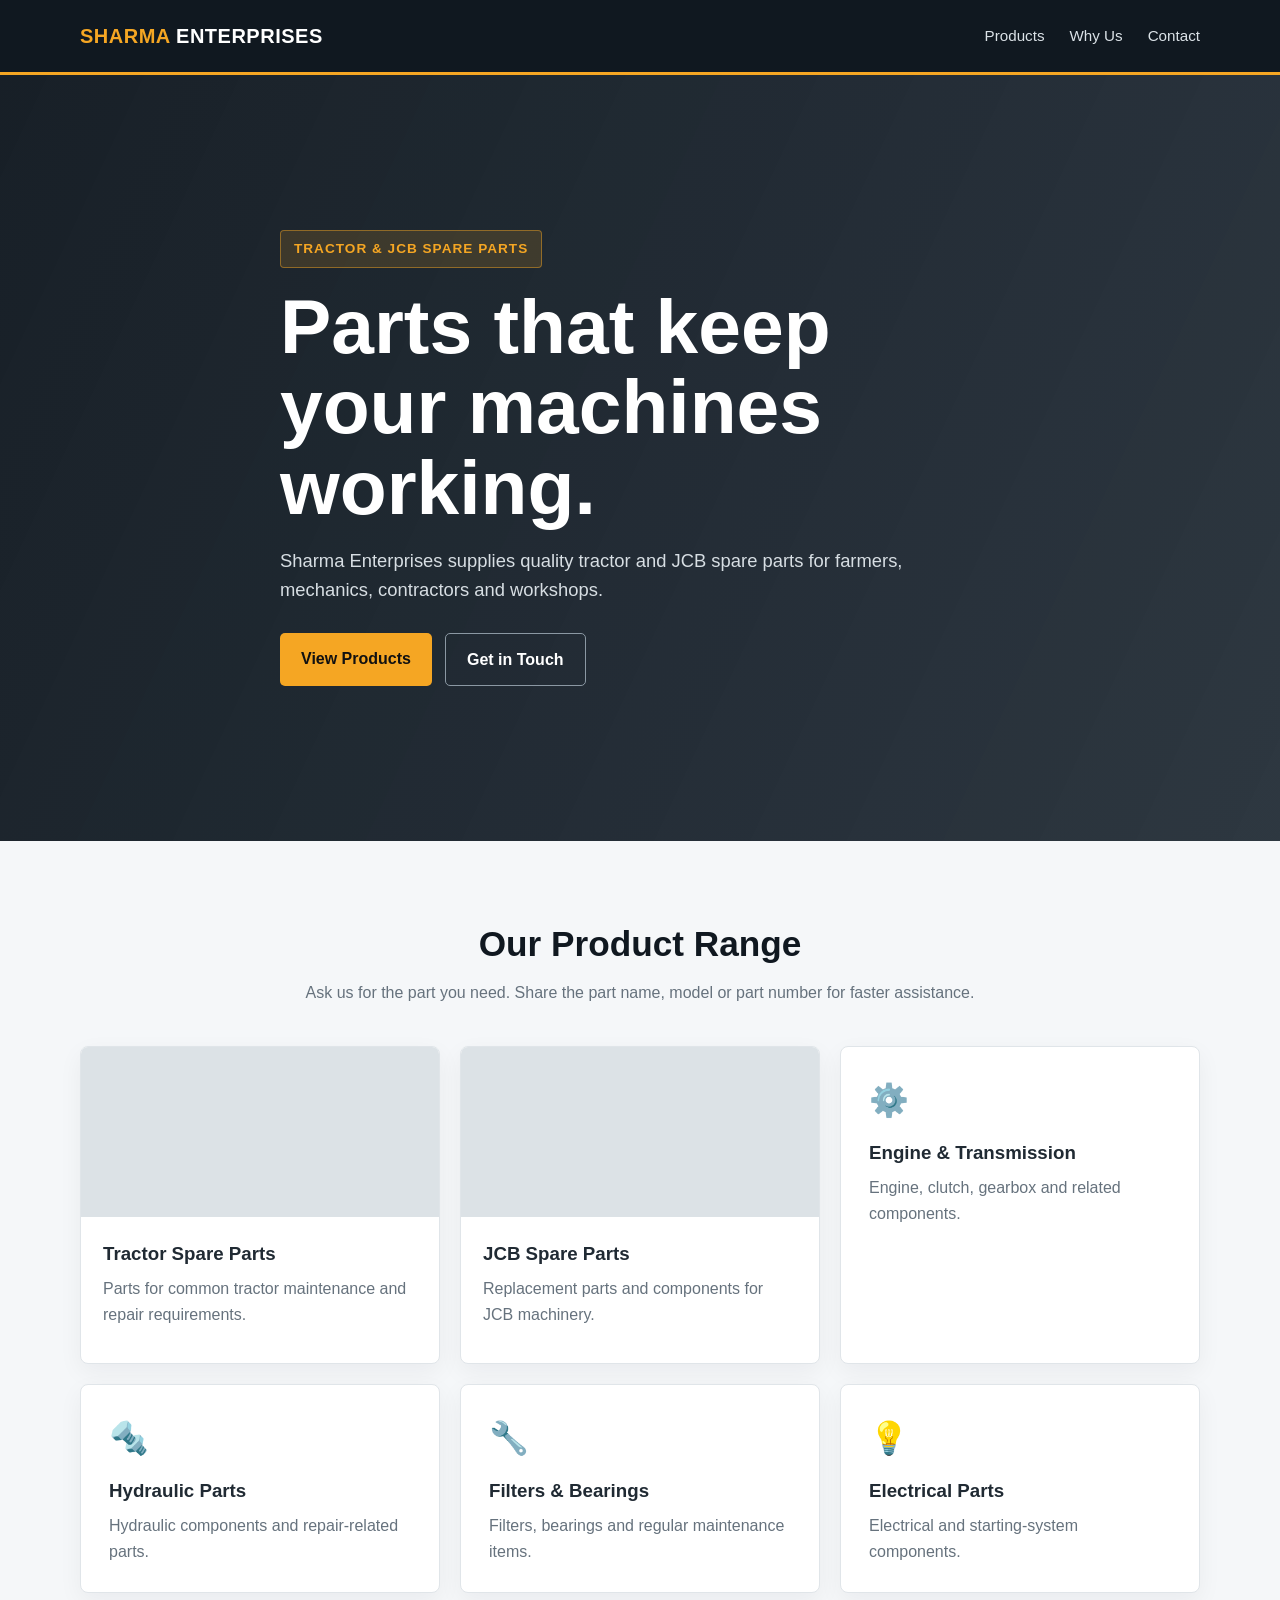
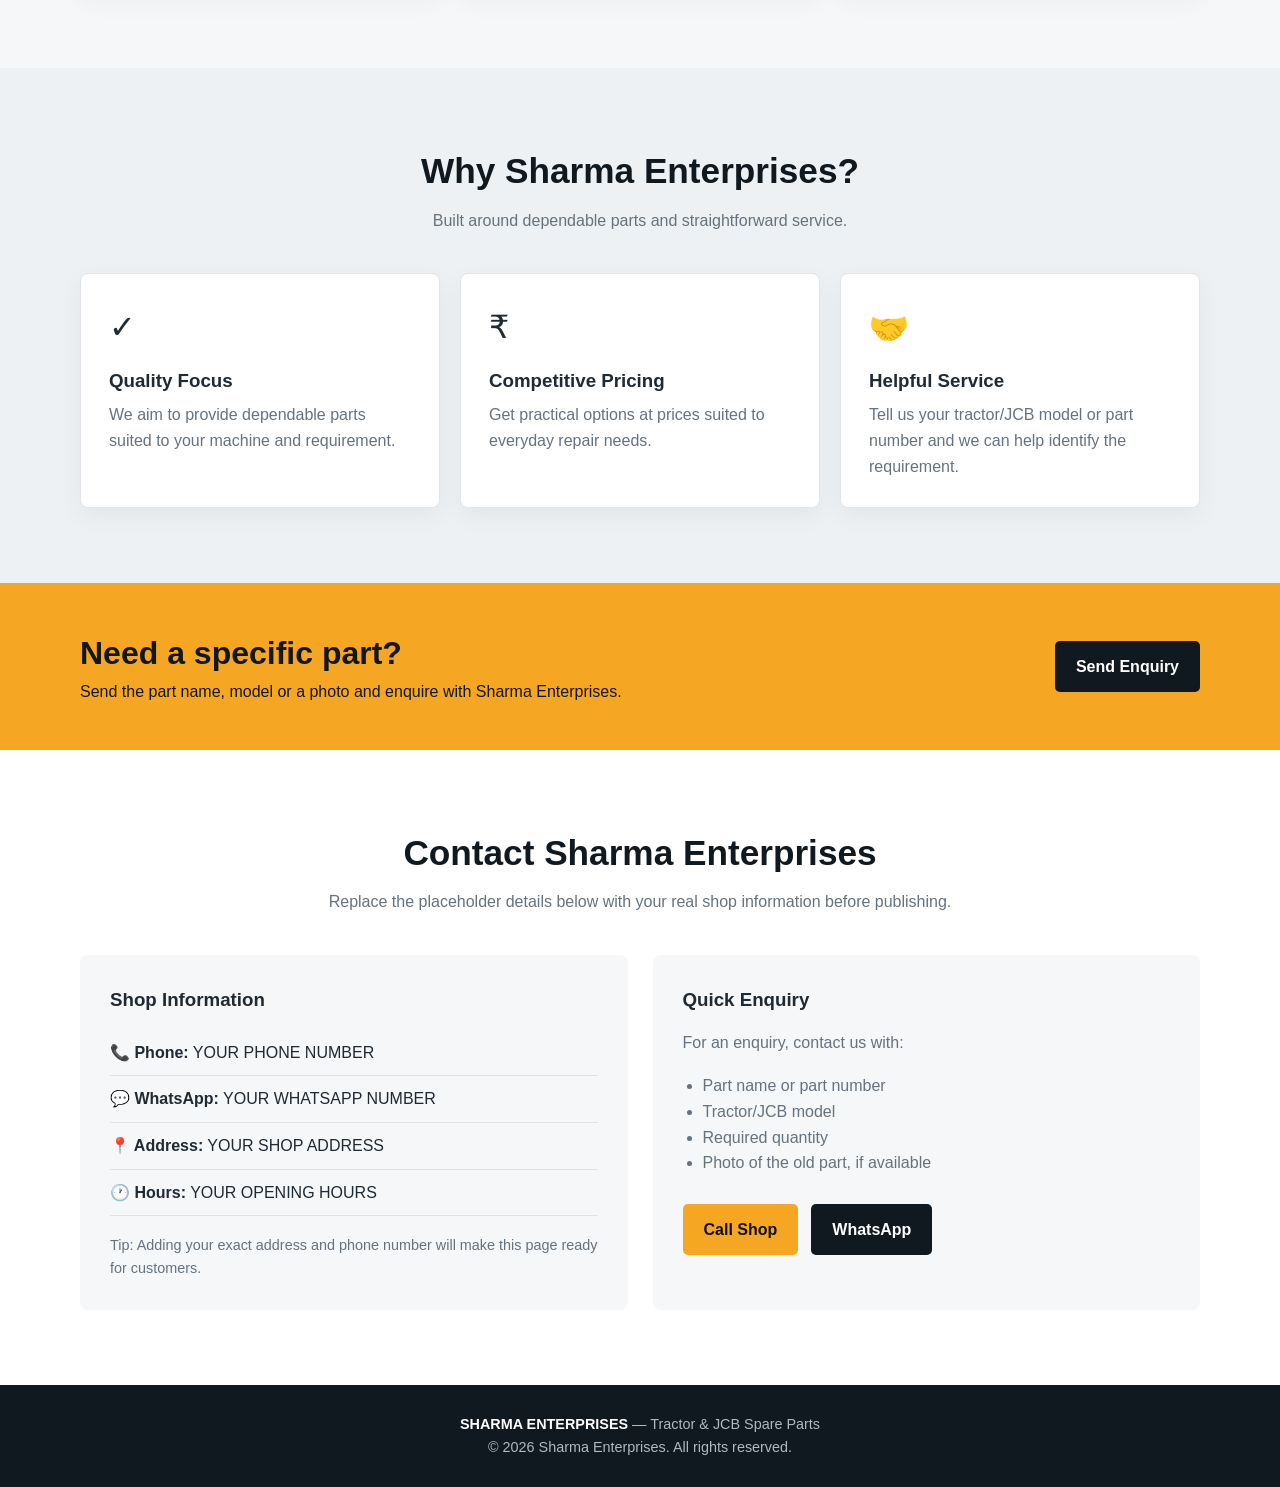
==== index.html @ 55de6542 "contact number - 9460440279" ====
<!DOCTYPE html>
<html lang="en">
<head>
<meta charset="UTF-8">
<meta name="viewport" content="width=device-width, initial-scale=1.0">
<meta name="description" content="Sharma Enterprises - Tractor and JCB spare parts. Quality parts, reliable service and competitive prices.">
<title>Sharma Enterprises | Tractor & JCB Spare Parts</title>
<style>
:root{--dark:#101820;--dark2:#18232d;--orange:#f5a623;--light:#f5f7f9;--text:#202a33;--muted:#66727d;--white:#fff}
*{box-sizing:border-box;margin:0;padding:0}
html{scroll-behavior:smooth}
body{font-family:Arial,Helvetica,sans-serif;color:var(--text);background:var(--light);line-height:1.6}
a{text-decoration:none;color:inherit}
.container{width:min(1120px,92%);margin:auto}
header{background:var(--dark);color:#fff;position:sticky;top:0;z-index:20;border-bottom:3px solid var(--orange)}
.nav{height:72px;display:flex;align-items:center;justify-content:space-between}
.logo{font-size:1.25rem;font-weight:800;letter-spacing:.5px}.logo span{color:var(--orange)}
nav a{margin-left:25px;color:#dbe2e7;font-size:.95rem}nav a:hover{color:var(--orange)}
.hero{background:linear-gradient(115deg,rgba(16,24,32,.97),rgba(24,35,45,.9)),url("https://images.unsplash.com/photo-1581094794329-c8112a89af12?auto=format&fit=crop&w=1800&q=80") center/cover;min-height:590px;display:flex;align-items:center;color:#fff}
.hero-content{max-width:720px;padding:80px 0}.tag{display:inline-block;background:rgba(245,166,35,.15);color:var(--orange);border:1px solid rgba(245,166,35,.45);padding:7px 13px;border-radius:4px;font-weight:700;font-size:.85rem;text-transform:uppercase;letter-spacing:1px}
h1{font-size:clamp(2.4rem,6vw,4.8rem);line-height:1.05;margin:18px 0}.hero p{font-size:1.15rem;color:#d7dee3;max-width:650px}
.buttons{display:flex;gap:13px;flex-wrap:wrap;margin-top:28px}.btn{display:inline-block;padding:13px 21px;border-radius:5px;font-weight:800}.primary{background:var(--orange);color:#111}.secondary{border:1px solid #8b98a3;color:#fff}
section{padding:75px 0}.section-head{text-align:center;max-width:700px;margin:0 auto 40px}.section-head h2{font-size:2.2rem;color:var(--dark)}.section-head p{color:var(--muted);margin-top:8px}
.grid{display:grid;grid-template-columns:repeat(3,1fr);gap:20px}
.card{background:#fff;padding:28px;border:1px solid #e0e5e9;border-radius:8px;box-shadow:0 8px 25px rgba(16,24,32,.05)}.icon{font-size:2rem;margin-bottom:12px}.card h3{margin-bottom:7px}.card p{color:var(--muted)}
.product{padding:0;overflow:hidden}.product .photo{height:170px;background:#dce2e6 center/cover}.product .body{padding:22px}.product .body p{margin-bottom:14px}
.band{background:var(--orange);color:#12171b;padding:45px 0}.band-inner{display:flex;justify-content:space-between;align-items:center;gap:20px}.band h2{font-size:2rem}.dark-btn{background:var(--dark);color:#fff}
.contact{background:#fff}.contact-grid{display:grid;grid-template-columns:1fr 1fr;gap:25px}.contact-box{background:var(--light);padding:30px;border-radius:8px}.contact-box h3{margin-bottom:15px}.contact-row{padding:10px 0;border-bottom:1px solid #dfe4e8}.contact-row:last-child{border:0}.note{margin-top:18px;color:var(--muted);font-size:.9rem}
footer{background:var(--dark);color:#aeb9c1;text-align:center;padding:28px 0;font-size:.9rem}footer strong{color:#fff}
@media(max-width:760px){nav{display:none}.hero{min-height:520px}.grid,.contact-grid{grid-template-columns:1fr}.band-inner{display:block}.band .btn{margin-top:18px}section{padding:55px 0}}
</style>
</head>
<body>
<header>
<div class="container nav">
<a class="logo" href="#"><span>SHARMA</span> ENTERPRISES</a>
<nav><a href="#products">Products</a><a href="#about">Why Us</a><a href="#contact">Contact</a></nav>
</div>
</header>

<main>
<section class="hero">
<div class="container hero-content">
<div class="tag">Tractor & JCB Spare Parts</div>
<h1>Parts that keep your machines working.</h1>
<p>Sharma Enterprises supplies quality tractor and JCB spare parts for farmers, mechanics, contractors and workshops.</p>
<div class="buttons">
<a class="btn primary" href="#products">View Products</a>
<a class="btn secondary" href="#contact">Get in Touch</a>
</div>
</div>
</section>

<section id="products">
<div class="container">
<div class="section-head"><h2>Our Product Range</h2><p>Ask us for the part you need. Share the part name, model or part number for faster assistance.</p></div>
<div class="grid">
<div class="card product"><div class="photo" style="background-image:url('https://images.unsplash.com/photo-1581094794329-c8112a89af12?auto=format&fit=crop&w=900&q=80')"></div><div class="body"><h3>Tractor Spare Parts</h3><p>Parts for common tractor maintenance and repair requirements.</p></div></div>
<div class="card product"><div class="photo" style="background-image:url('https://images.unsplash.com/photo-1504307651254-35680f356dfd?auto=format&fit=crop&w=900&q=80')"></div><div class="body"><h3>JCB Spare Parts</h3><p>Replacement parts and components for JCB machinery.</p></div></div>
<div class="card"><div class="icon">⚙️</div><h3>Engine & Transmission</h3><p>Engine, clutch, gearbox and related components.</p></div>
<div class="card"><div class="icon">🔩</div><h3>Hydraulic Parts</h3><p>Hydraulic components and repair-related parts.</p></div>
<div class="card"><div class="icon">🔧</div><h3>Filters & Bearings</h3><p>Filters, bearings and regular maintenance items.</p></div>
<div class="card"><div class="icon">💡</div><h3>Electrical Parts</h3><p>Electrical and starting-system components.</p></div>
</div>
</div>
</section>

<section id="about" style="background:#eef1f3">
<div class="container">
<div class="section-head"><h2>Why Sharma Enterprises?</h2><p>Built around dependable parts and straightforward service.</p></div>
<div class="grid">
<div class="card"><div class="icon">✓</div><h3>Quality Focus</h3><p>We aim to provide dependable parts suited to your machine and requirement.</p></div>
<div class="card"><div class="icon">₹</div><h3>Competitive Pricing</h3><p>Get practical options at prices suited to everyday repair needs.</p></div>
<div class="card"><div class="icon">🤝</div><h3>Helpful Service</h3><p>Tell us your tractor/JCB model or part number and we can help identify the requirement.</p></div>
</div>
</div>
</section>

<div class="band">
<div class="container band-inner">
<div><h2>Need a specific part?</h2><p>Send the part name, model or a photo and enquire with Sharma Enterprises.</p></div>
<a class="btn dark-btn" href="#contact">Send Enquiry</a>
</div>
</div>

<section id="contact" class="contact">
<div class="container">
<div class="section-head"><h2>Contact Sharma Enterprises</h2><p>Replace the placeholder details below with your real shop information before publishing.</p></div>
<div class="contact-grid">
<div class="contact-box">
<h3>Shop Information</h3>
<div class="contact-row"><strong>📞 Phone:</strong> YOUR PHONE NUMBER</div>
<div class="contact-row"><strong>💬 WhatsApp:</strong> YOUR WHATSAPP NUMBER</div>
<div class="contact-row"><strong>📍 Address:</strong> YOUR SHOP ADDRESS</div>
<div class="contact-row"><strong>🕐 Hours:</strong> YOUR OPENING HOURS</div>
<p class="note">Tip: Adding your exact address and phone number will make this page ready for customers.</p>
</div>
<div class="contact-box">
<h3>Quick Enquiry</h3>
<p style="color:#66727d;margin-bottom:18px">For an enquiry, contact us with:</p>
<ul style="padding-left:20px;color:#66727d">
<li>Part name or part number</li>
<li>Tractor/JCB model</li>
<li>Required quantity</li>
<li>Photo of the old part, if available</li>
</ul>
<div class="buttons"><a class="btn primary" href="tel:+910000000000">Call Shop</a><a class="btn dark-btn" href="https://wa.me/910000000000">WhatsApp</a></div>
</div>
</div>
</div>
</section>
</main>

<footer><div class="container"><strong>SHARMA ENTERPRISES</strong> — Tractor & JCB Spare Parts<br>© 2026 Sharma Enterprises. All rights reserved.</div></footer>
</body>
</html>
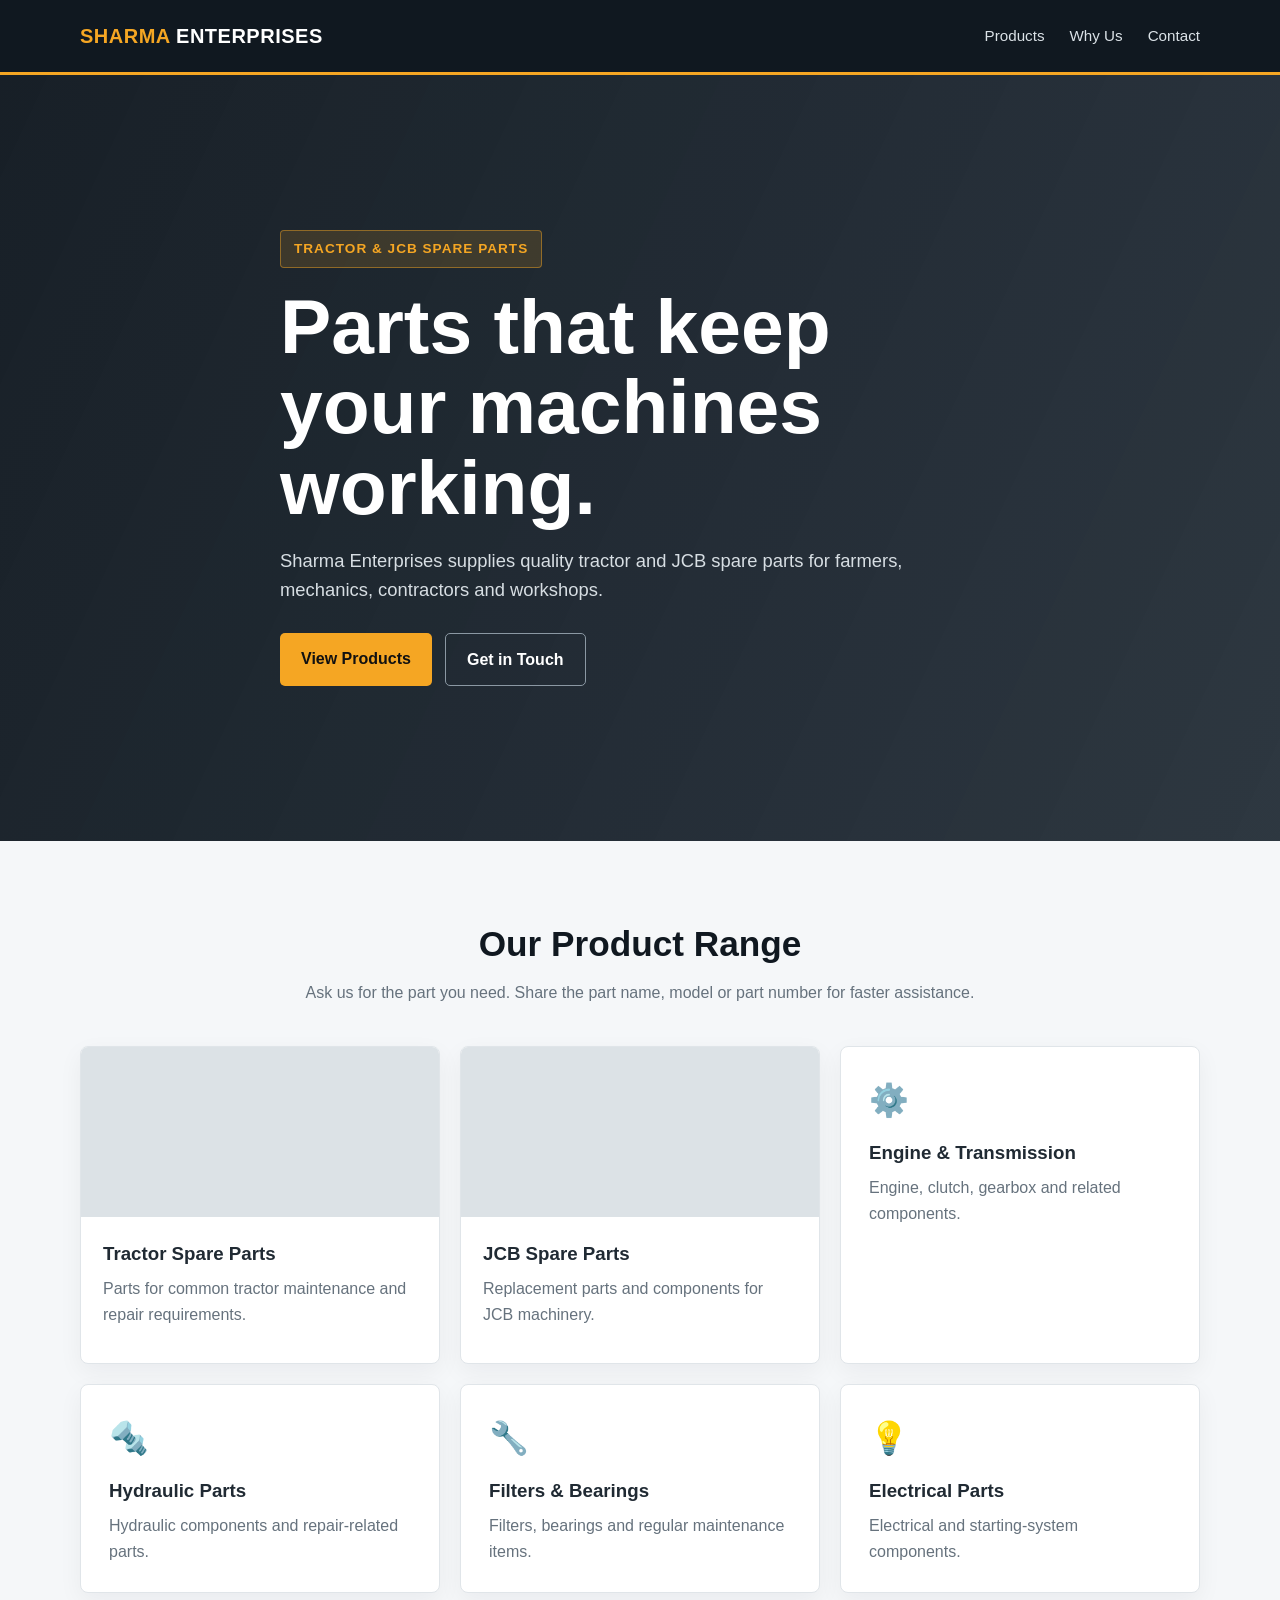
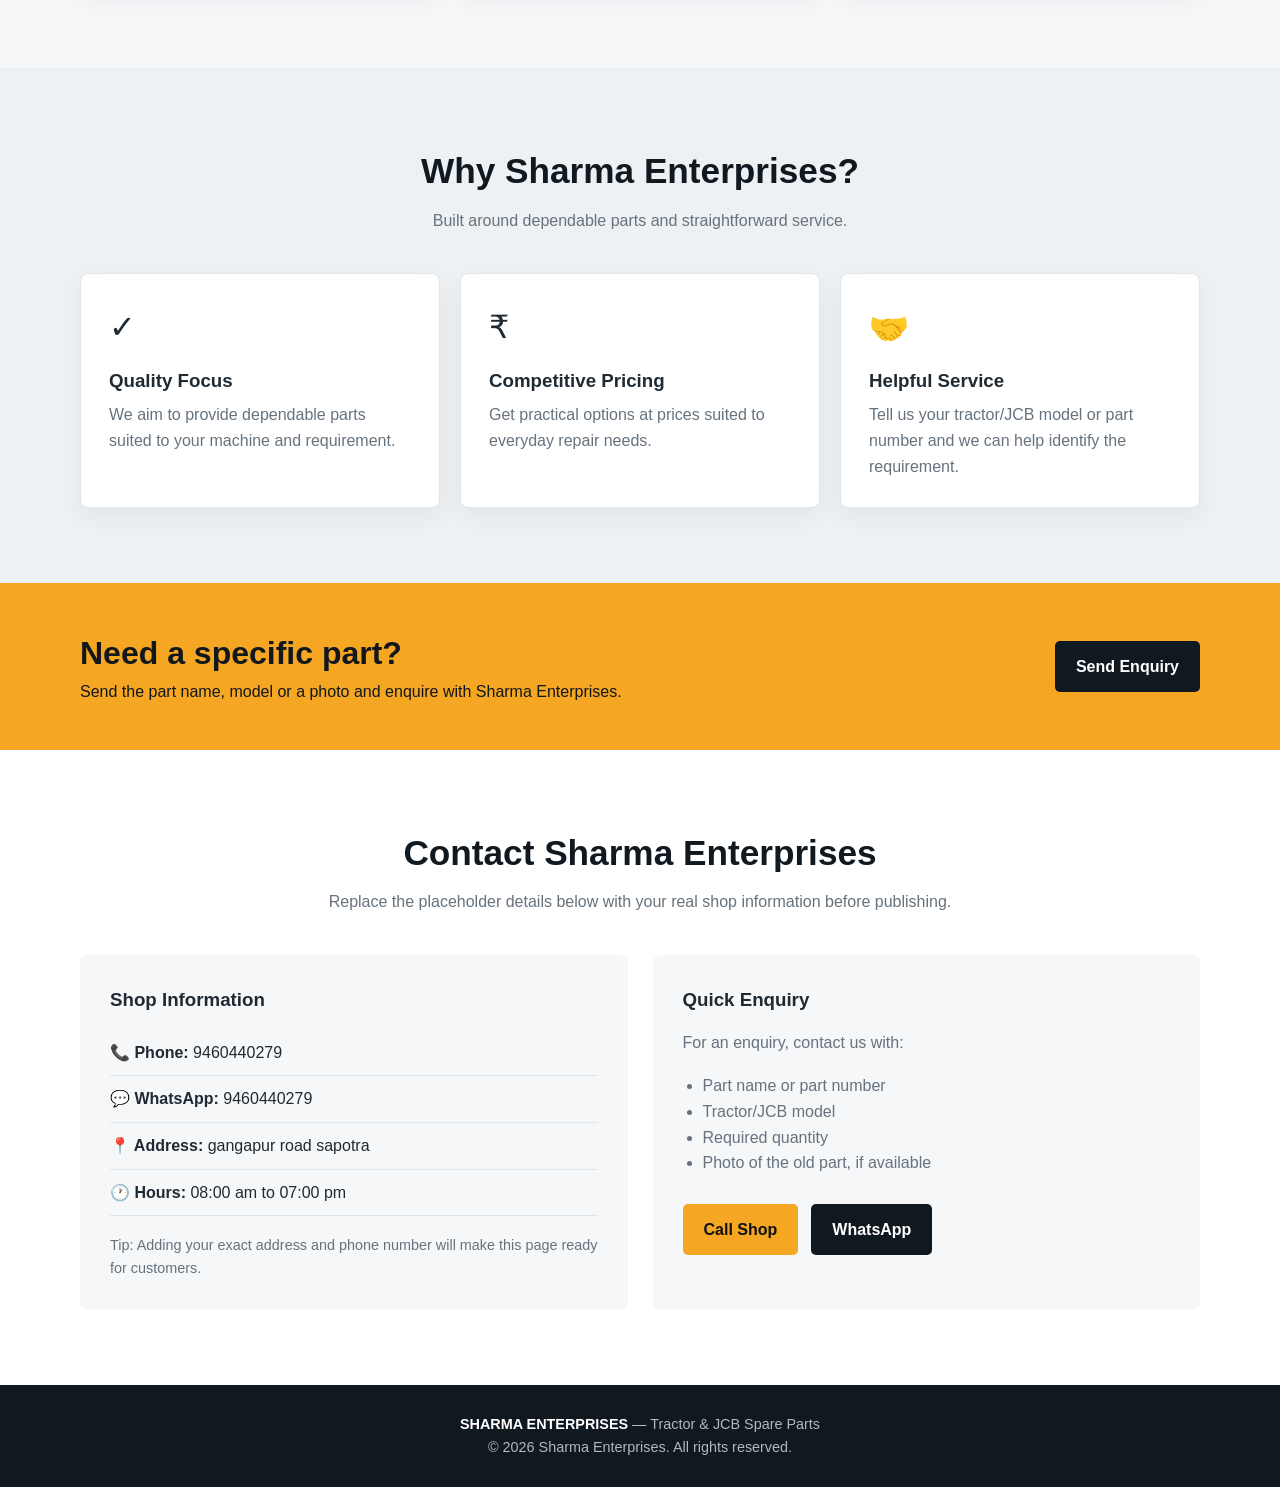
==== commit 13f52750: "Update index.html" ====
--- a/index.html
+++ b/index.html
@@ -89,10 +89,10 @@
 <div class="contact-grid">
 <div class="contact-box">
 <h3>Shop Information</h3>
-<div class="contact-row"><strong>📞 Phone:</strong> YOUR PHONE NUMBER</div>
-<div class="contact-row"><strong>💬 WhatsApp:</strong> YOUR WHATSAPP NUMBER</div>
-<div class="contact-row"><strong>📍 Address:</strong> YOUR SHOP ADDRESS</div>
-<div class="contact-row"><strong>🕐 Hours:</strong> YOUR OPENING HOURS</div>
+<div class="contact-row"><strong>📞 Phone:</strong> 9460440279 </div>
+<div class="contact-row"><strong>💬 WhatsApp:</strong> 9460440279 </div>
+<div class="contact-row"><strong>📍 Address:</strong> gangapur road sapotra </div>
+<div class="contact-row"><strong>🕐 Hours:</strong> 08:00 am to 07:00 pm </div>
 <p class="note">Tip: Adding your exact address and phone number will make this page ready for customers.</p>
 </div>
 <div class="contact-box">
@@ -113,4 +113,4 @@
 
 <footer><div class="container"><strong>SHARMA ENTERPRISES</strong> — Tractor & JCB Spare Parts<br>© 2026 Sharma Enterprises. All rights reserved.</div></footer>
 </body>
-</html>+</html>
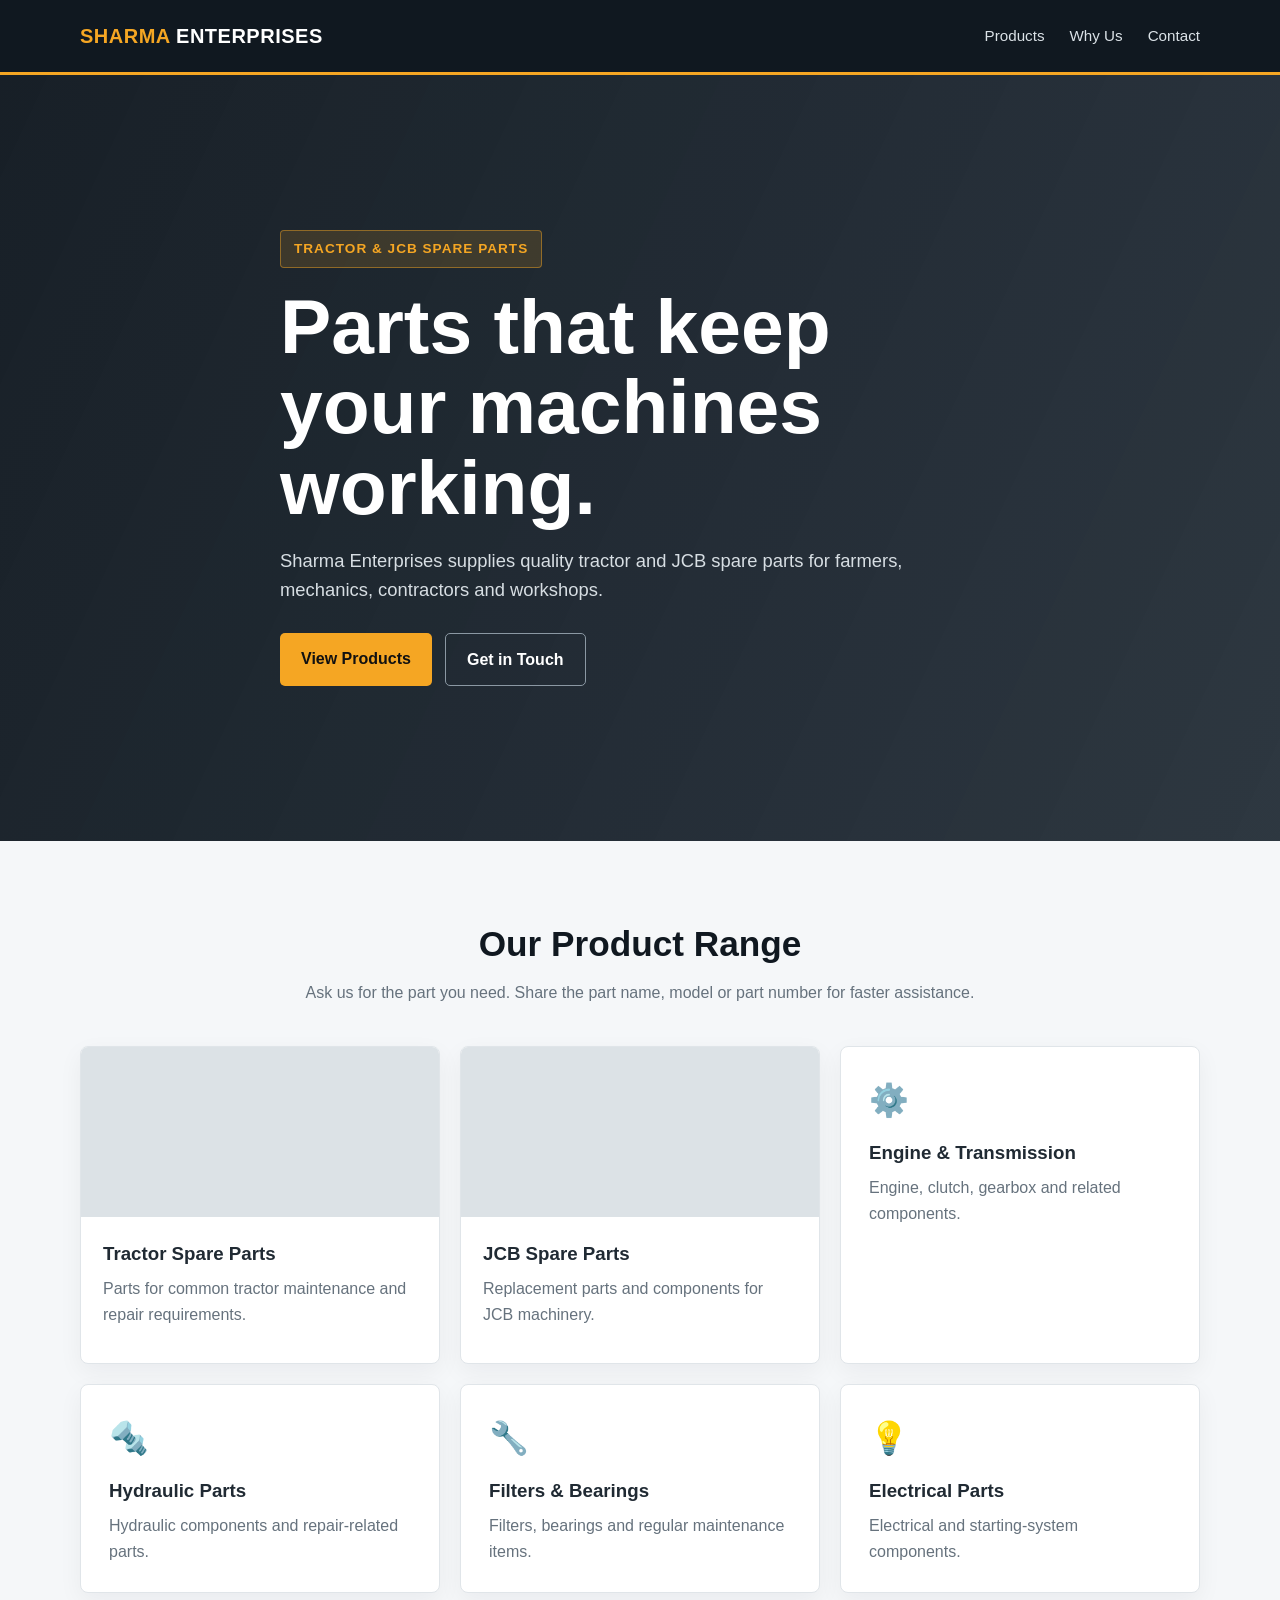
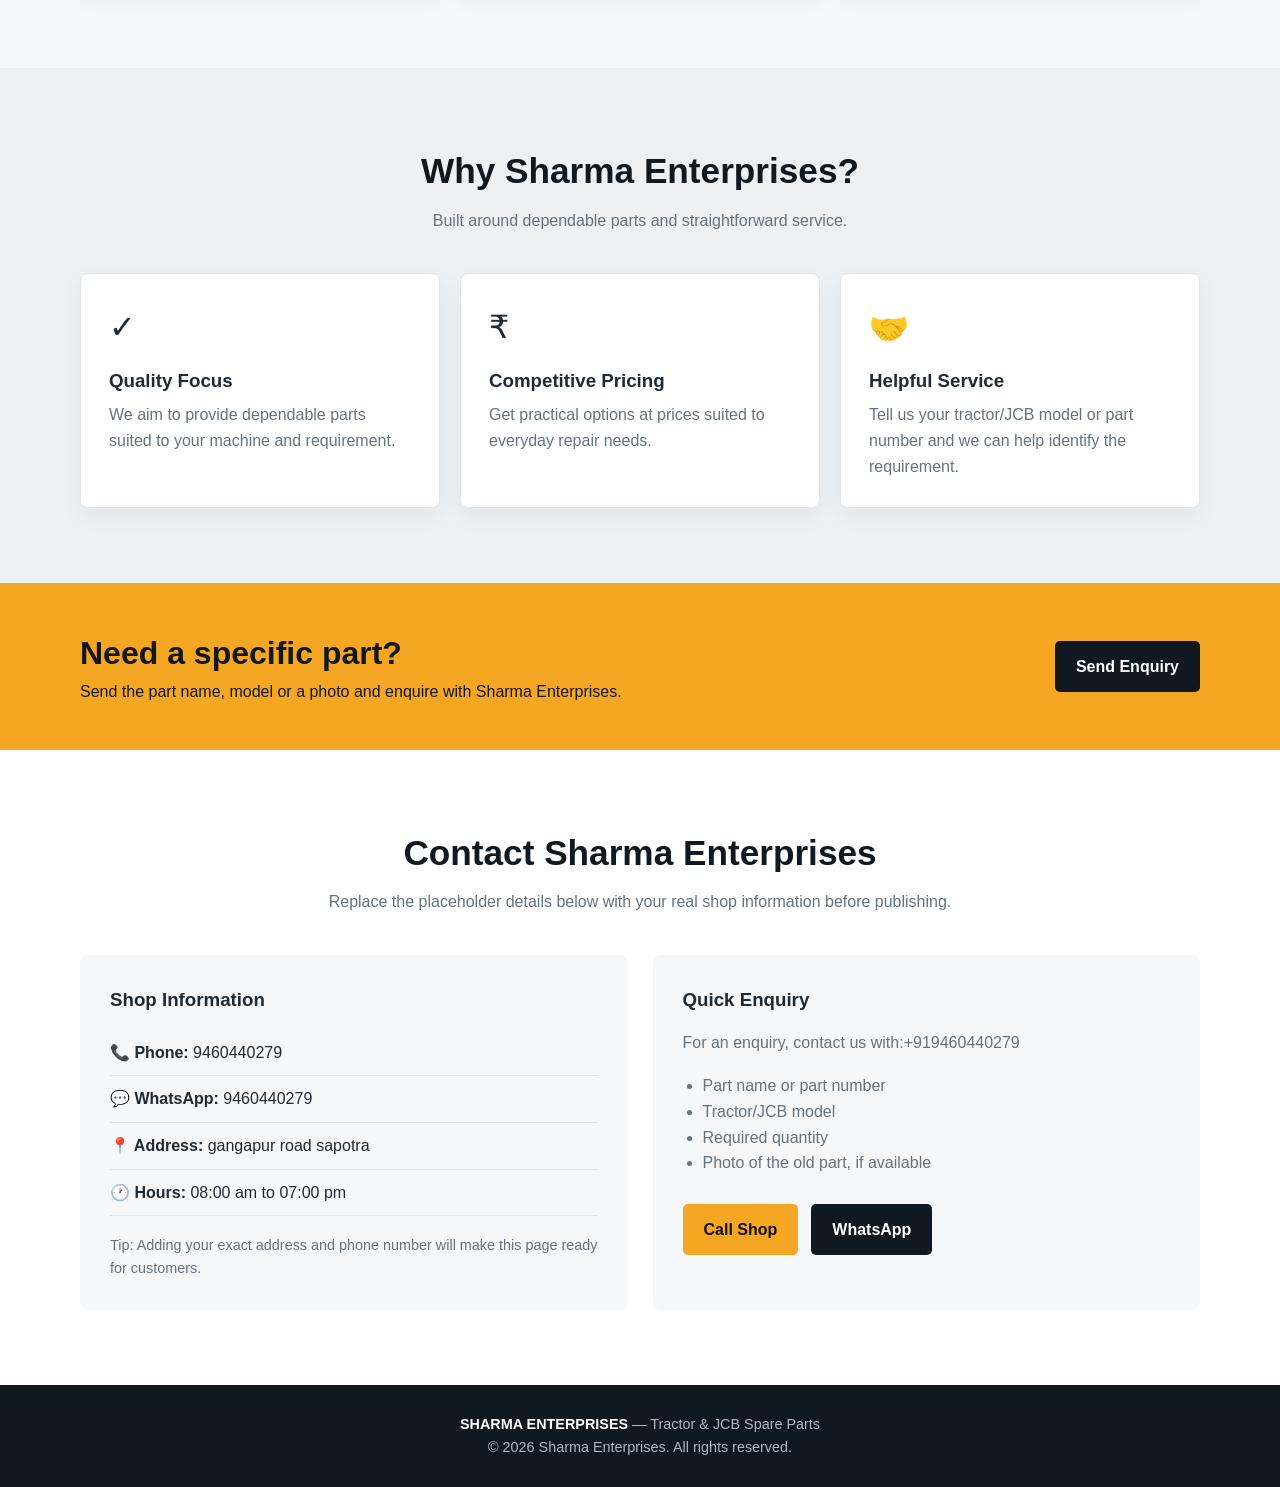
==== commit f0ce9c26: "Update index.html" ====
--- a/index.html
+++ b/index.html
@@ -97,14 +97,14 @@
 </div>
 <div class="contact-box">
 <h3>Quick Enquiry</h3>
-<p style="color:#66727d;margin-bottom:18px">For an enquiry, contact us with:</p>
+<p style="color:#66727d;margin-bottom:18px">For an enquiry, contact us with:+919460440279</p>
 <ul style="padding-left:20px;color:#66727d">
 <li>Part name or part number</li>
 <li>Tractor/JCB model</li>
 <li>Required quantity</li>
 <li>Photo of the old part, if available</li>
 </ul>
-<div class="buttons"><a class="btn primary" href="tel:+910000000000">Call Shop</a><a class="btn dark-btn" href="https://wa.me/910000000000">WhatsApp</a></div>
+<div class="buttons"><a class="btn primary" href="tel:+919460440279">Call Shop</a><a class="btn dark-btn" href="https://wa.me/919460440279">WhatsApp</a></div>
 </div>
 </div>
 </div>
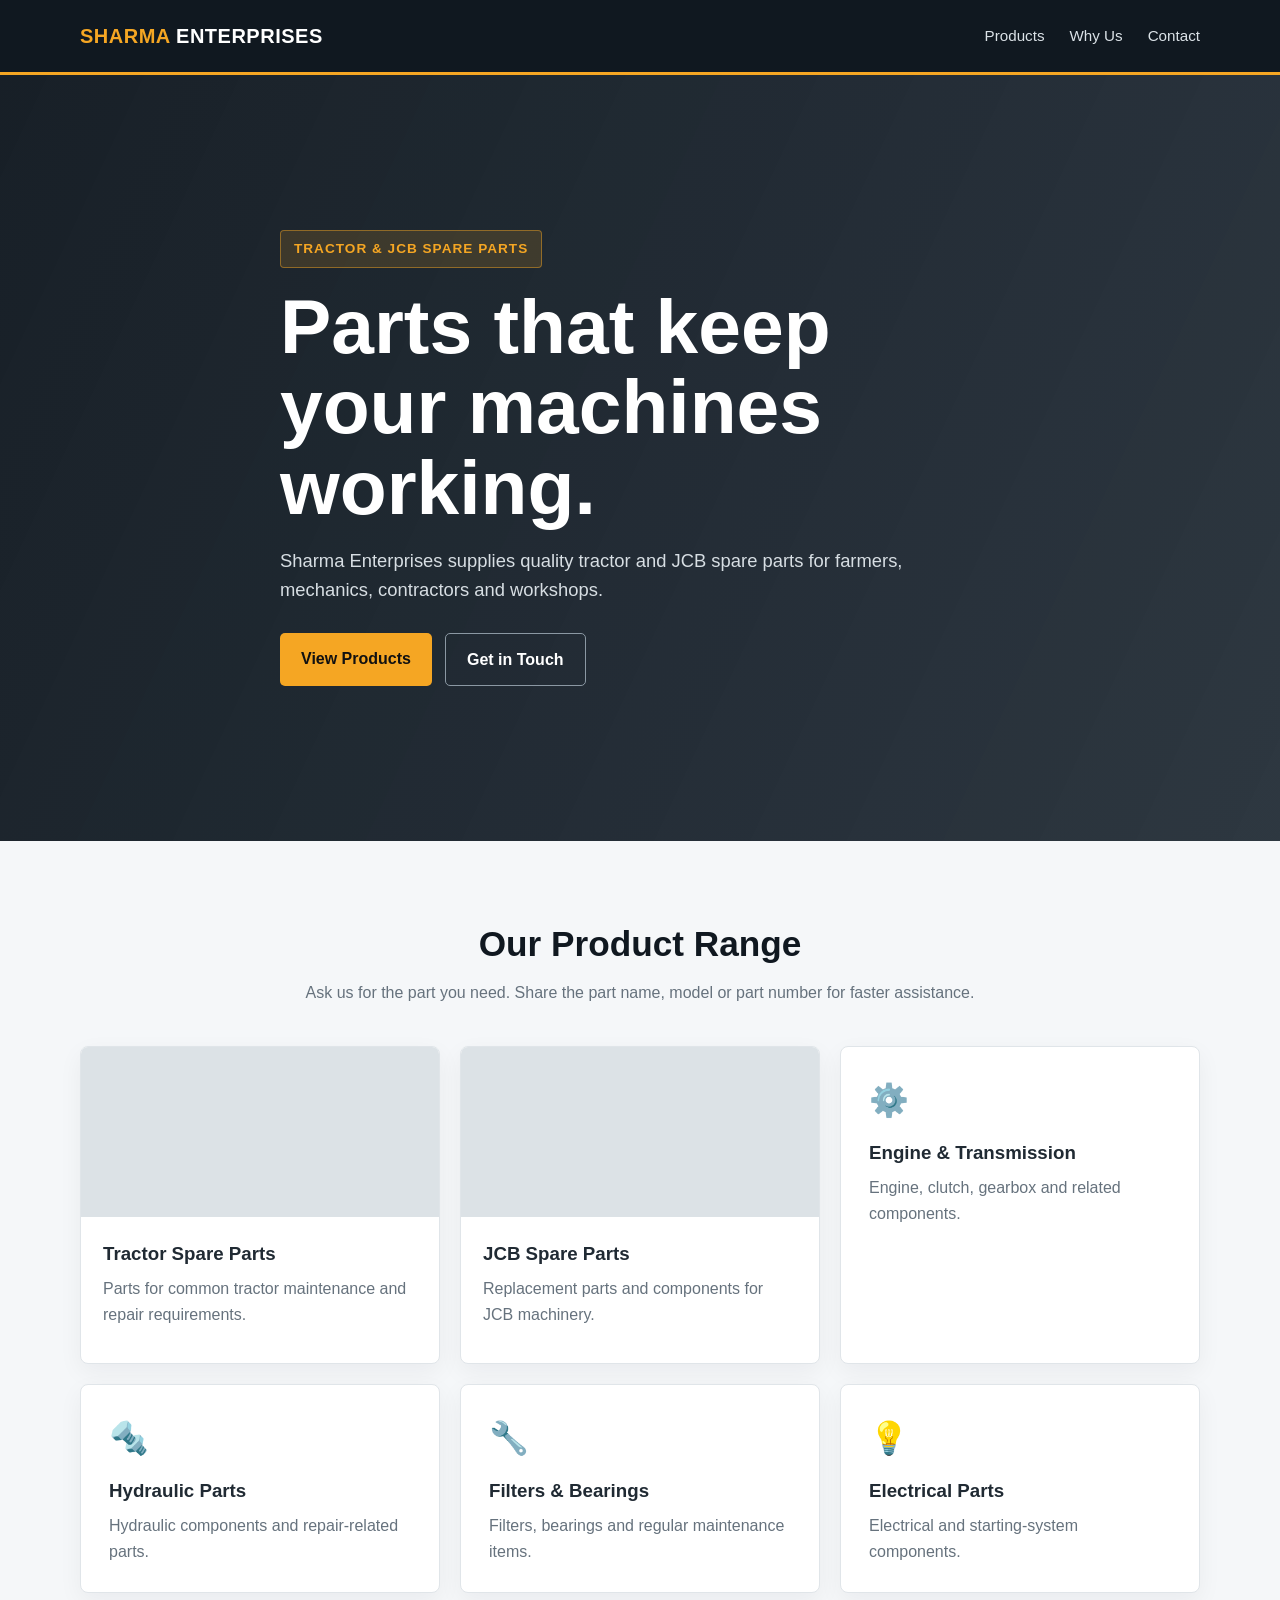
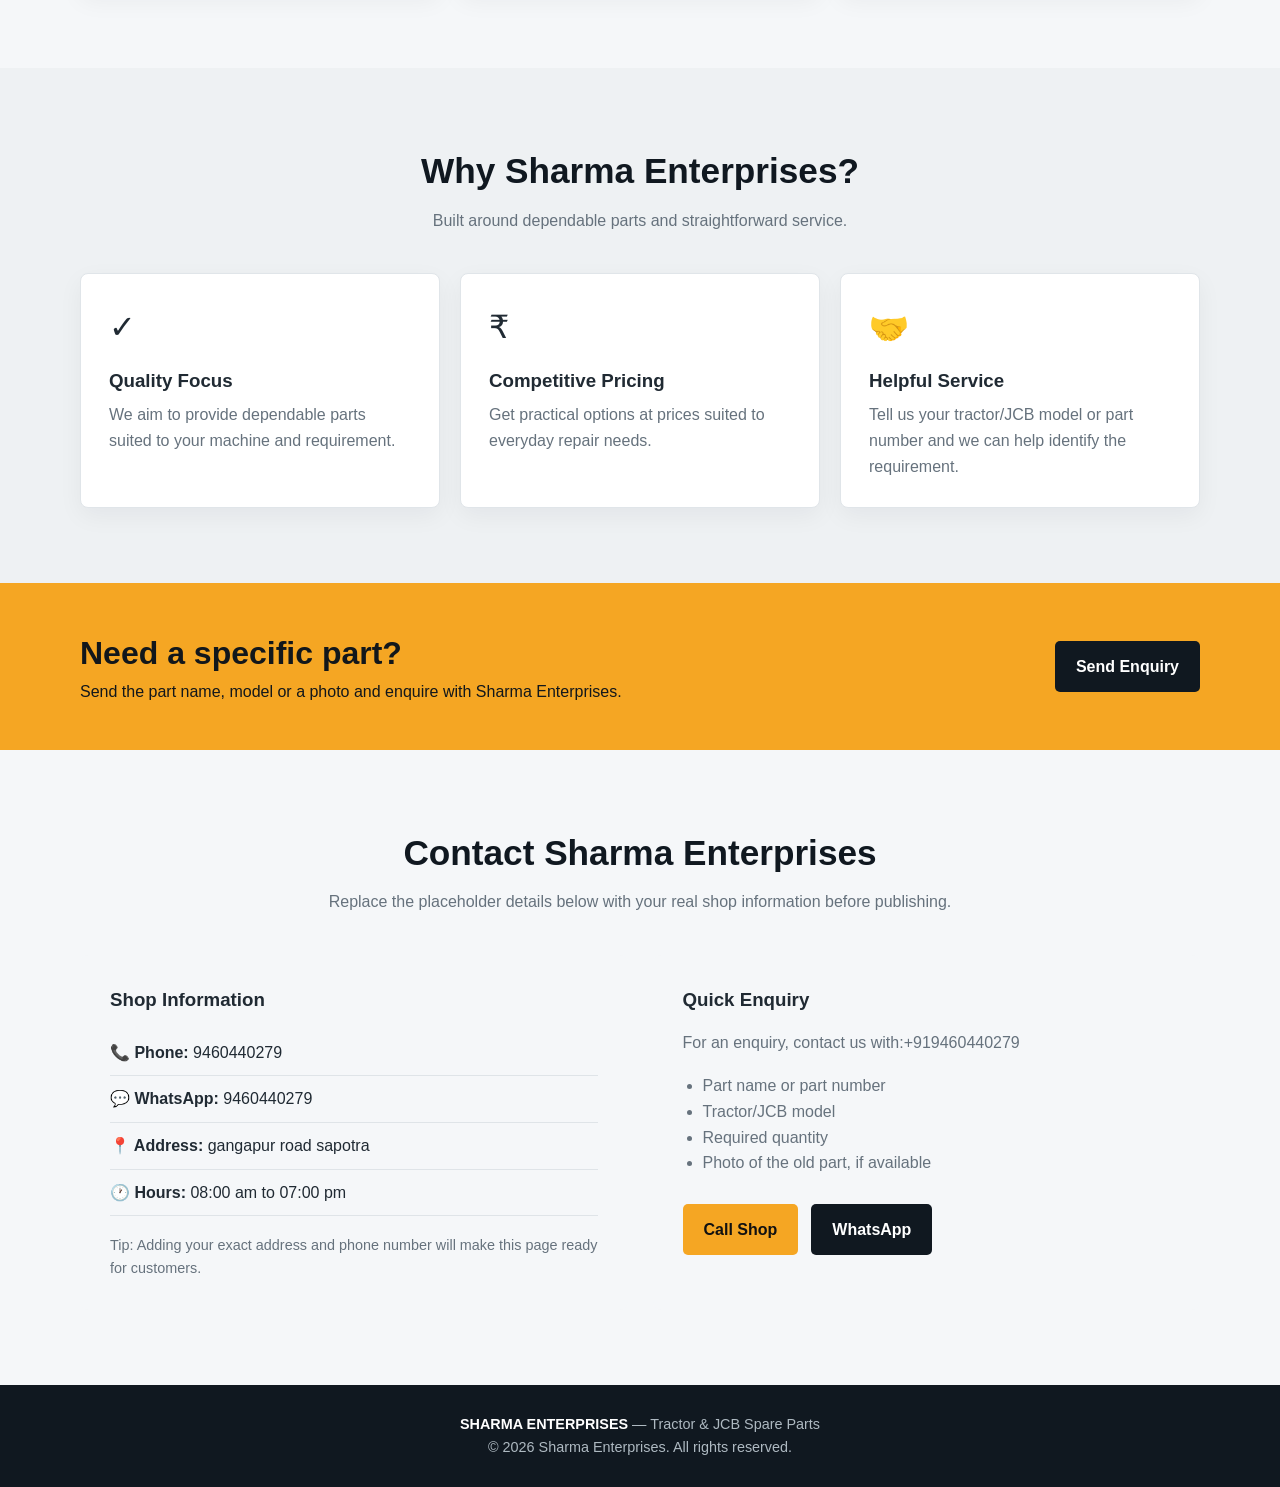
==== commit 40721e34: "Update index.html" ====
--- a/index.html
+++ b/index.html
@@ -79,11 +79,11 @@
 <div class="band">
 <div class="container band-inner">
 <div><h2>Need a specific part?</h2><p>Send the part name, model or a photo and enquire with Sharma Enterprises.</p></div>
-<a class="btn dark-btn" href="#contact">Send Enquiry</a>
+<a class="btn dark-btn" href="#9460440279">Send Enquiry</a>
 </div>
 </div>
 
-<section id="contact" class="contact">
+<section id="contact" class="9460440279">
 <div class="container">
 <div class="section-head"><h2>Contact Sharma Enterprises</h2><p>Replace the placeholder details below with your real shop information before publishing.</p></div>
 <div class="contact-grid">
@@ -104,7 +104,7 @@
 <li>Required quantity</li>
 <li>Photo of the old part, if available</li>
 </ul>
-<div class="buttons"><a class="btn primary" href="tel:+919460440279">Call Shop</a><a class="btn dark-btn" href="https://wa.me/919460440279">WhatsApp</a></div>
+<div class="buttons"><a class="btn primary" href="tel:+919460440279">Call Shop</a><a class="btn dark-btn" href="https://wa.me/+91 9460440279">WhatsApp</a></div>
 </div>
 </div>
 </div>
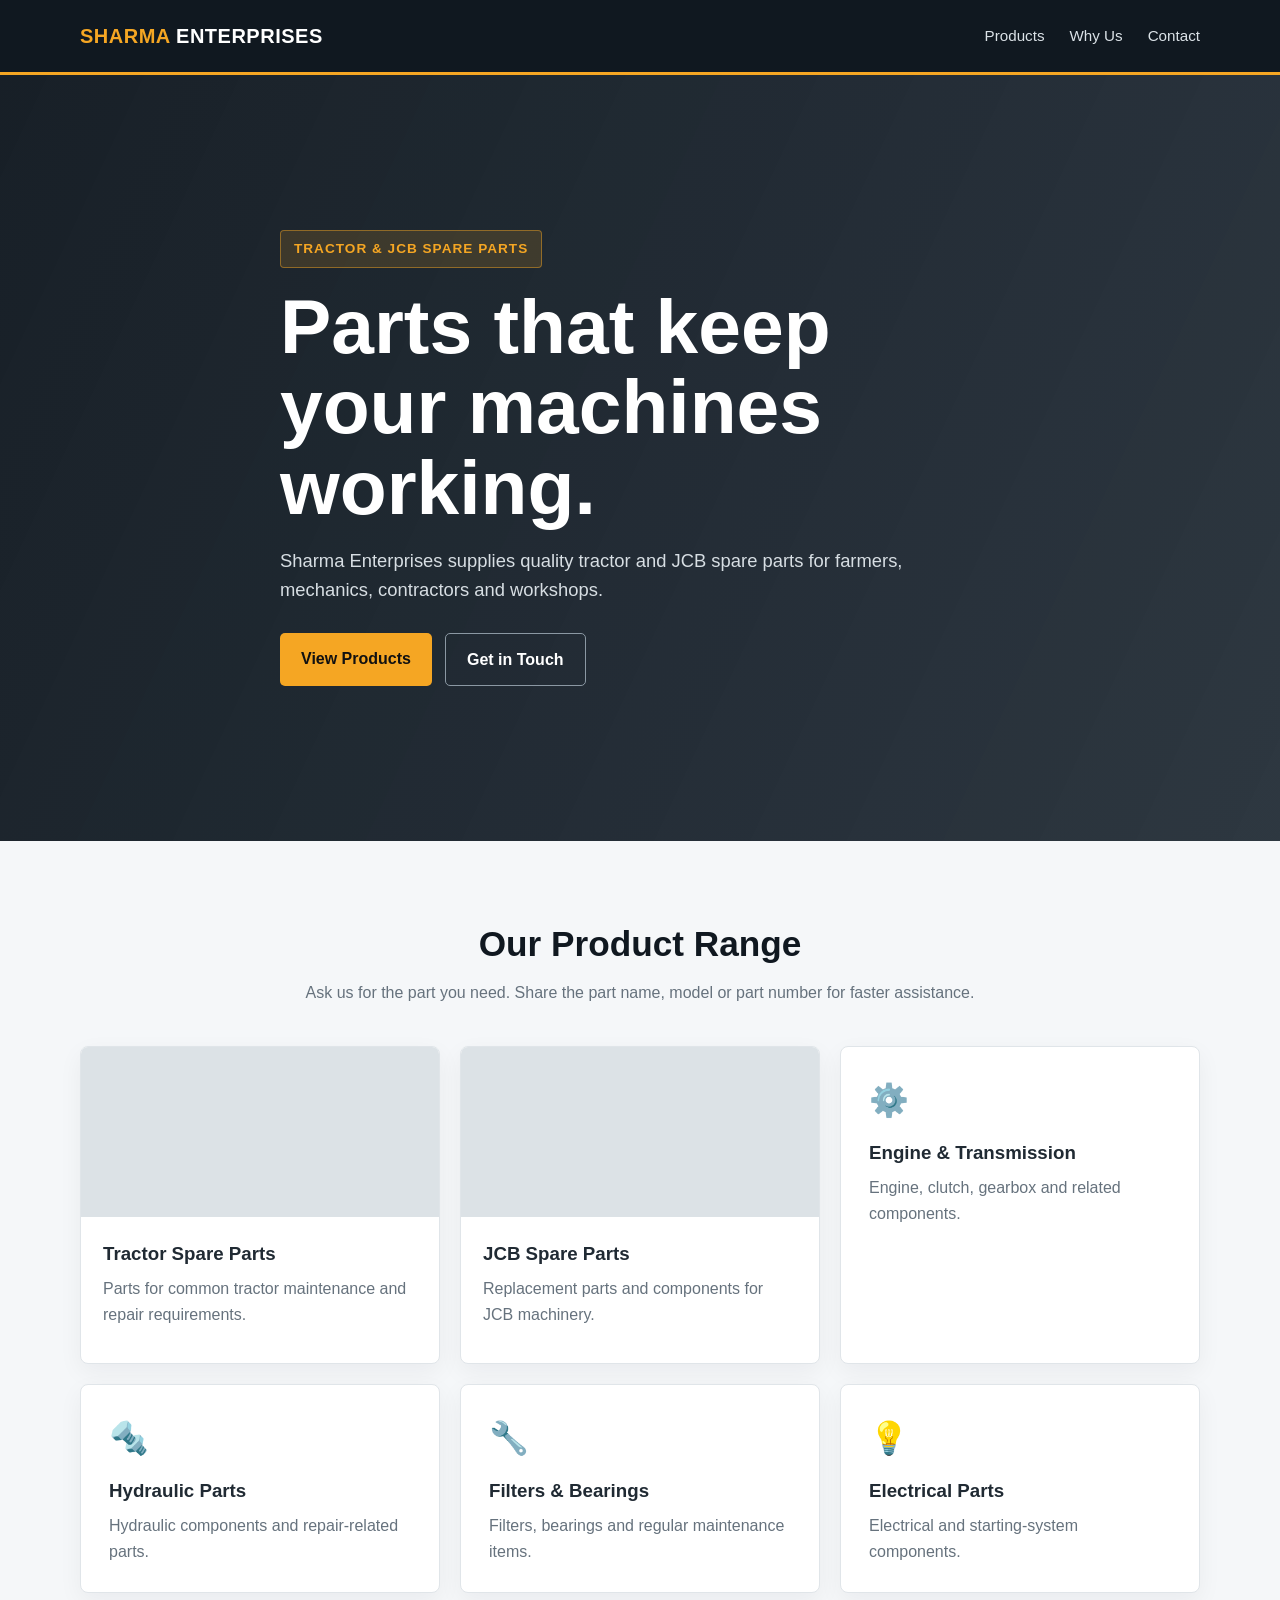
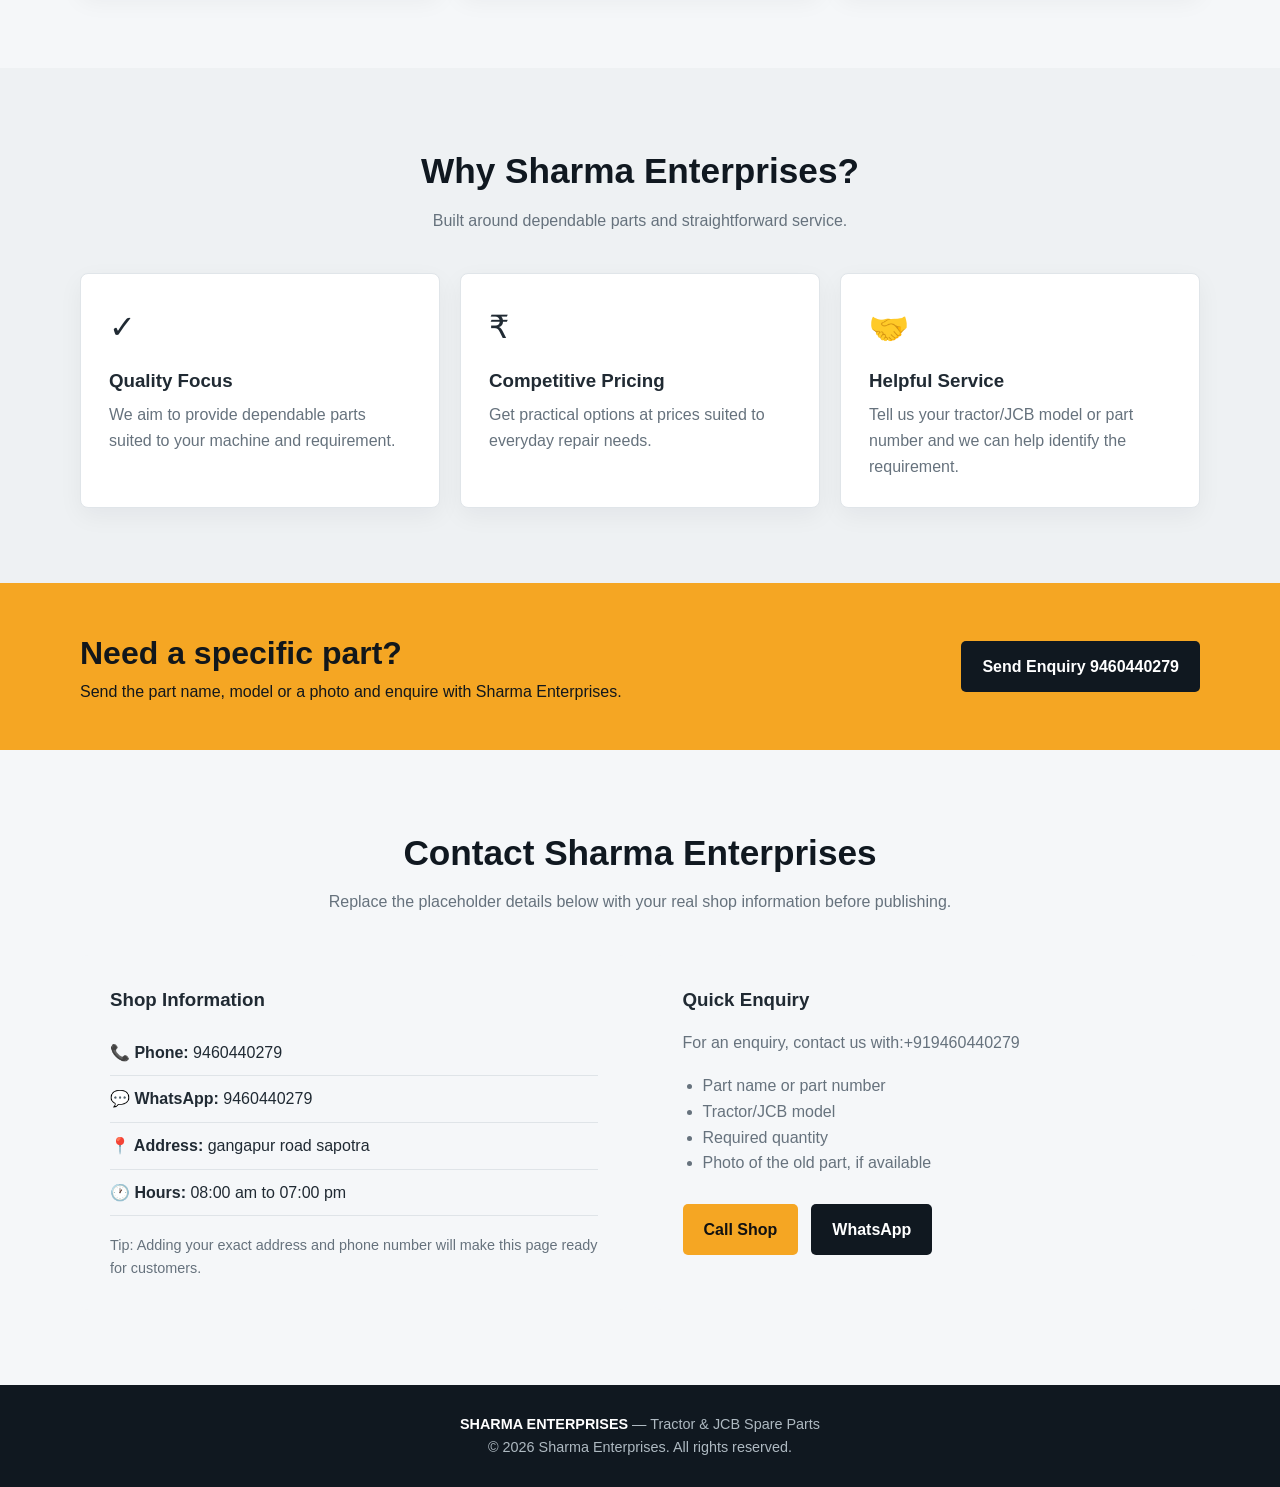
==== commit 3548bd38: "Update index.html" ====
--- a/index.html
+++ b/index.html
@@ -79,7 +79,7 @@
 <div class="band">
 <div class="container band-inner">
 <div><h2>Need a specific part?</h2><p>Send the part name, model or a photo and enquire with Sharma Enterprises.</p></div>
-<a class="btn dark-btn" href="#9460440279">Send Enquiry</a>
+<a class="btn dark-btn" href="#9460440279">Send Enquiry 9460440279 </a>
 </div>
 </div>
 
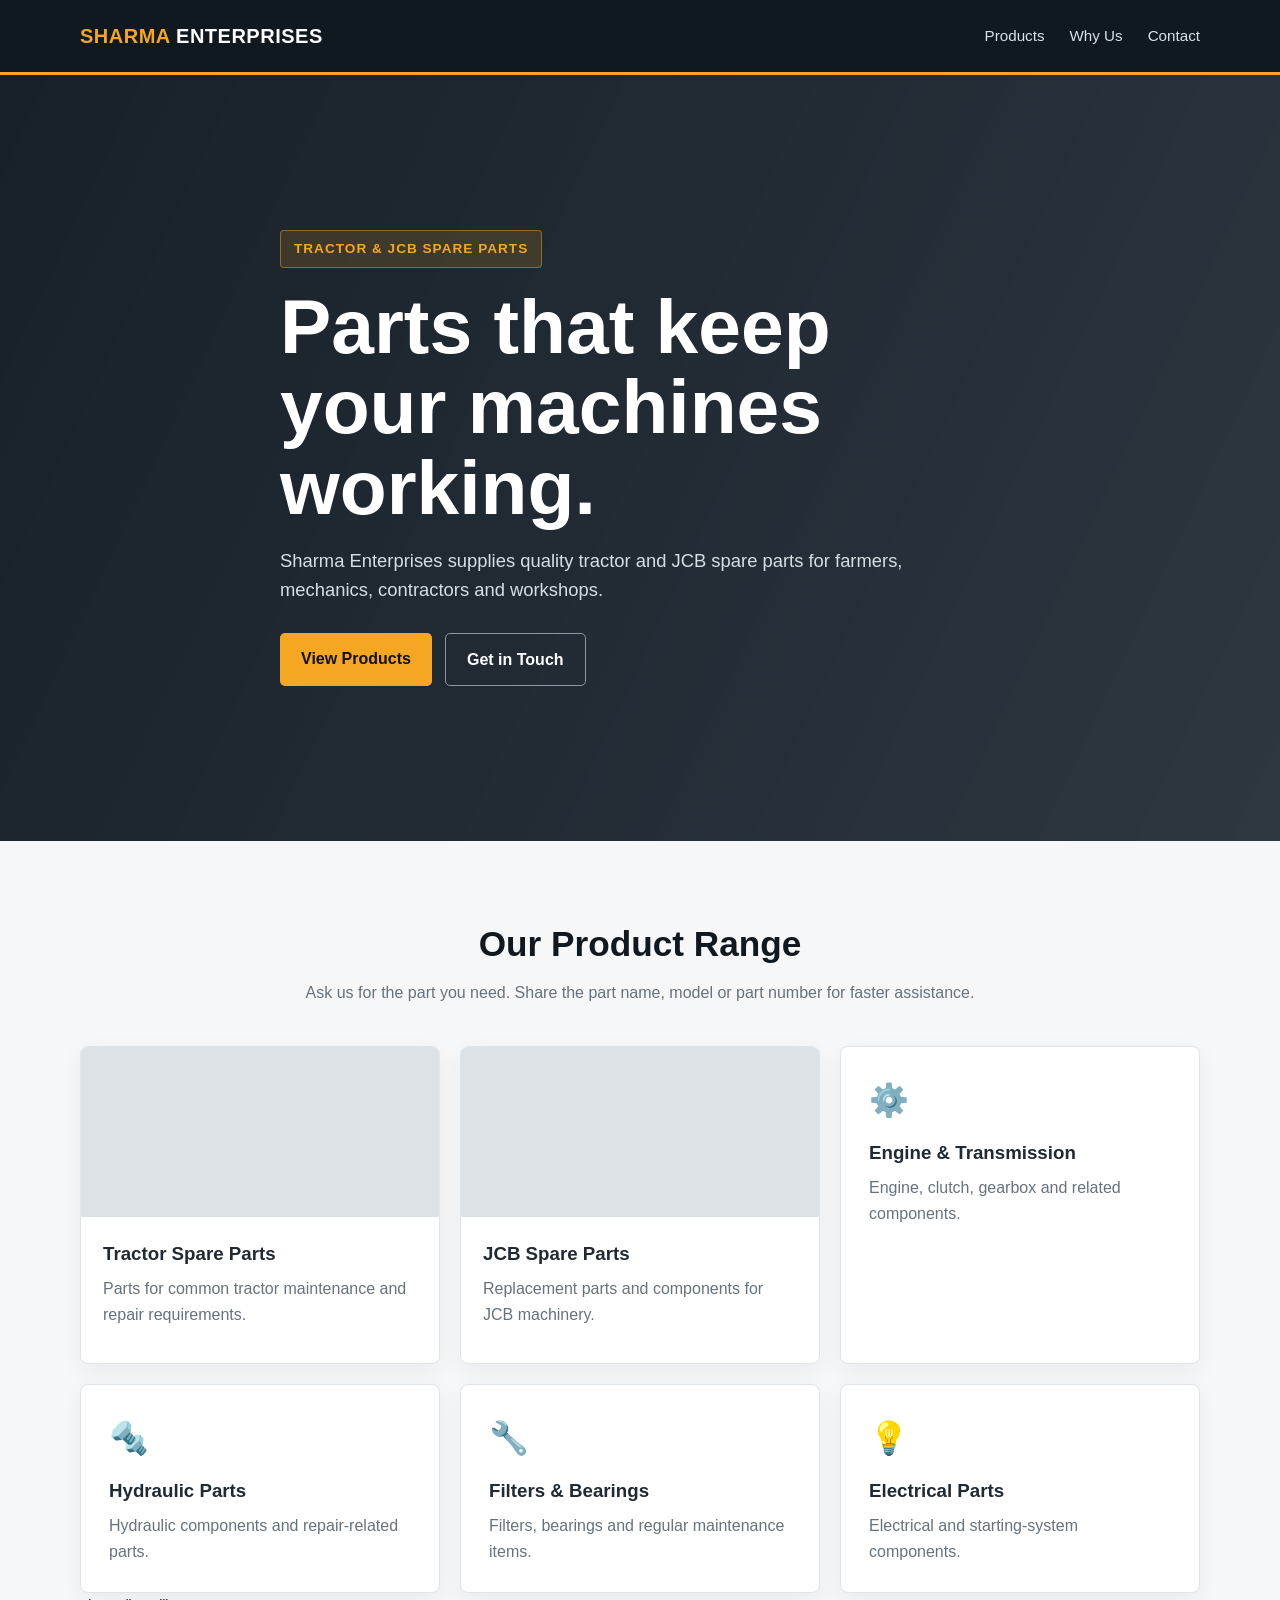
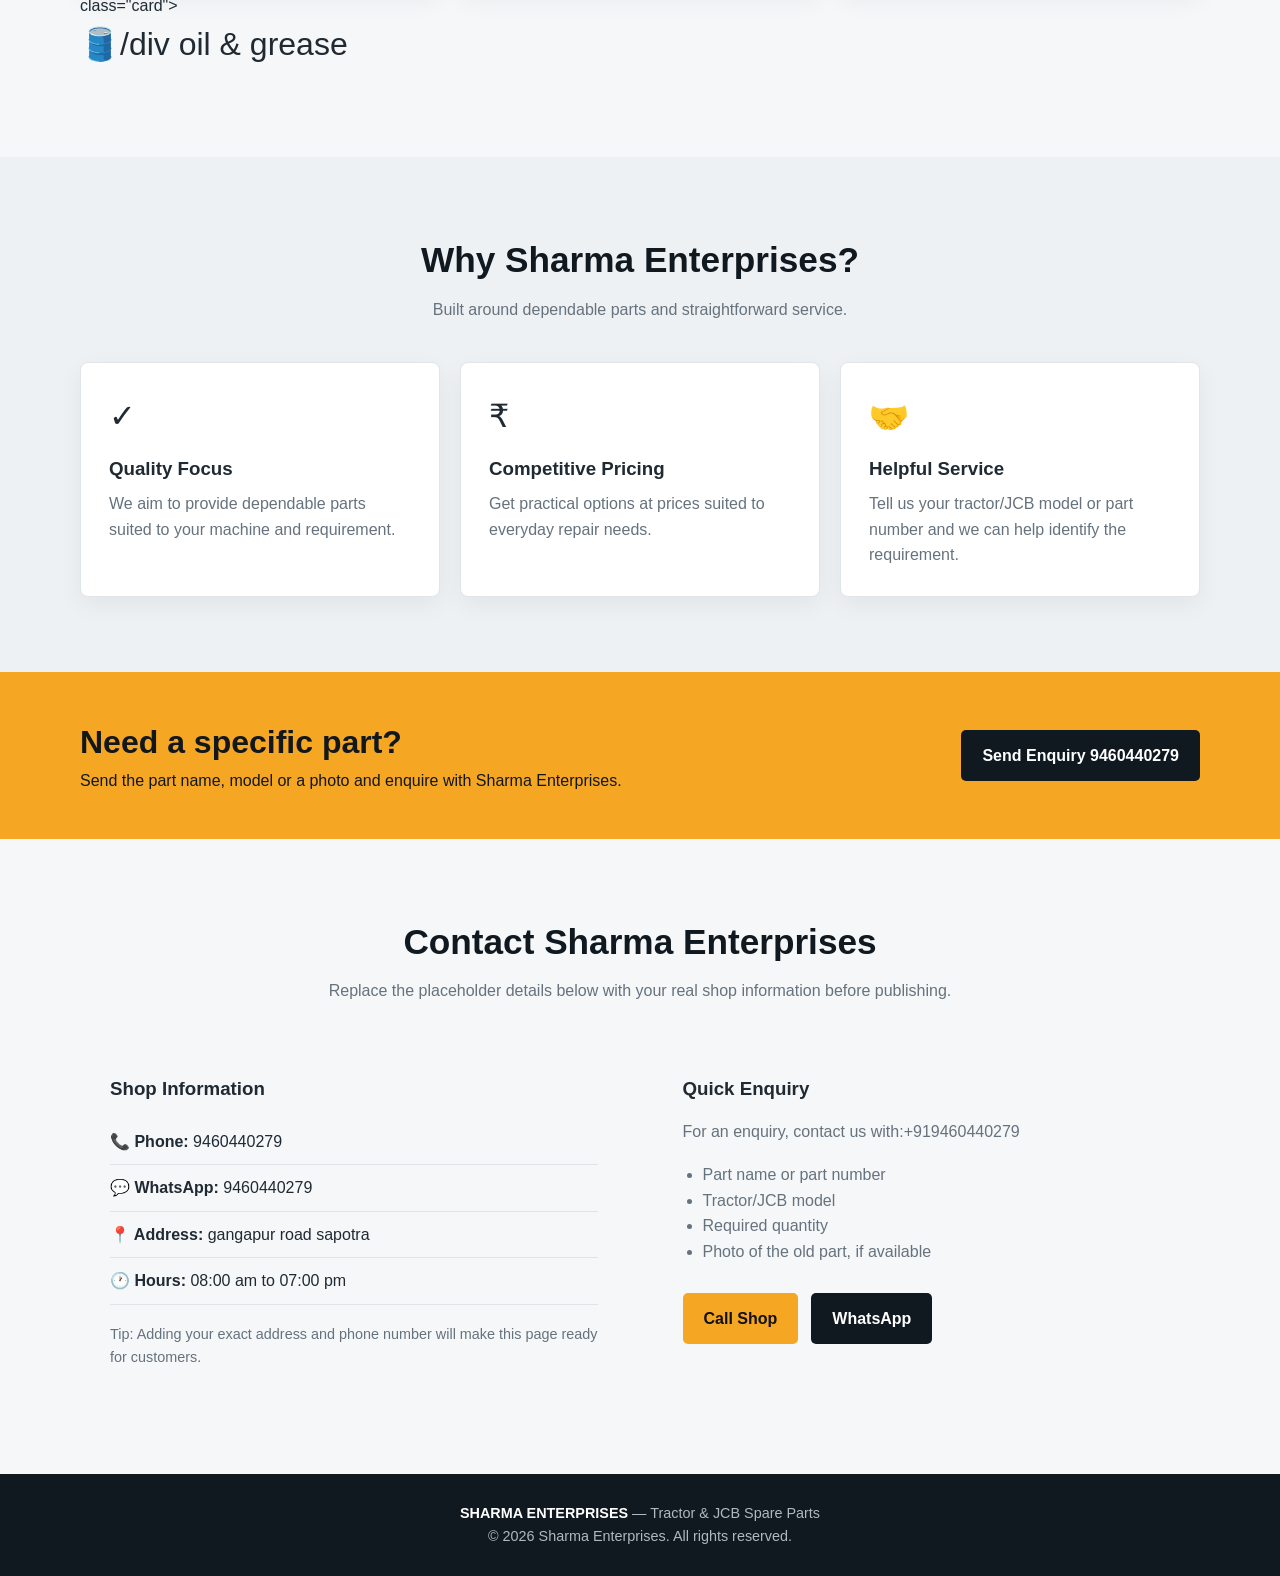
==== commit a443c349: "Update index.html" ====
--- a/index.html
+++ b/index.html
@@ -61,8 +61,7 @@
 <div class="card"><div class="icon">🔩</div><h3>Hydraulic Parts</h3><p>Hydraulic components and repair-related parts.</p></div>
 <div class="card"><div class="icon">🔧</div><h3>Filters & Bearings</h3><p>Filters, bearings and regular maintenance items.</p></div>
 <div class="card"><div class="icon">💡</div><h3>Electrical Parts</h3><p>Electrical and starting-system components.</p></div>
-</div>
-</div>
+</div>class="card"><div class="icon">🛢️/div oil & grease
 </section>
 
 <section id="about" style="background:#eef1f3">
